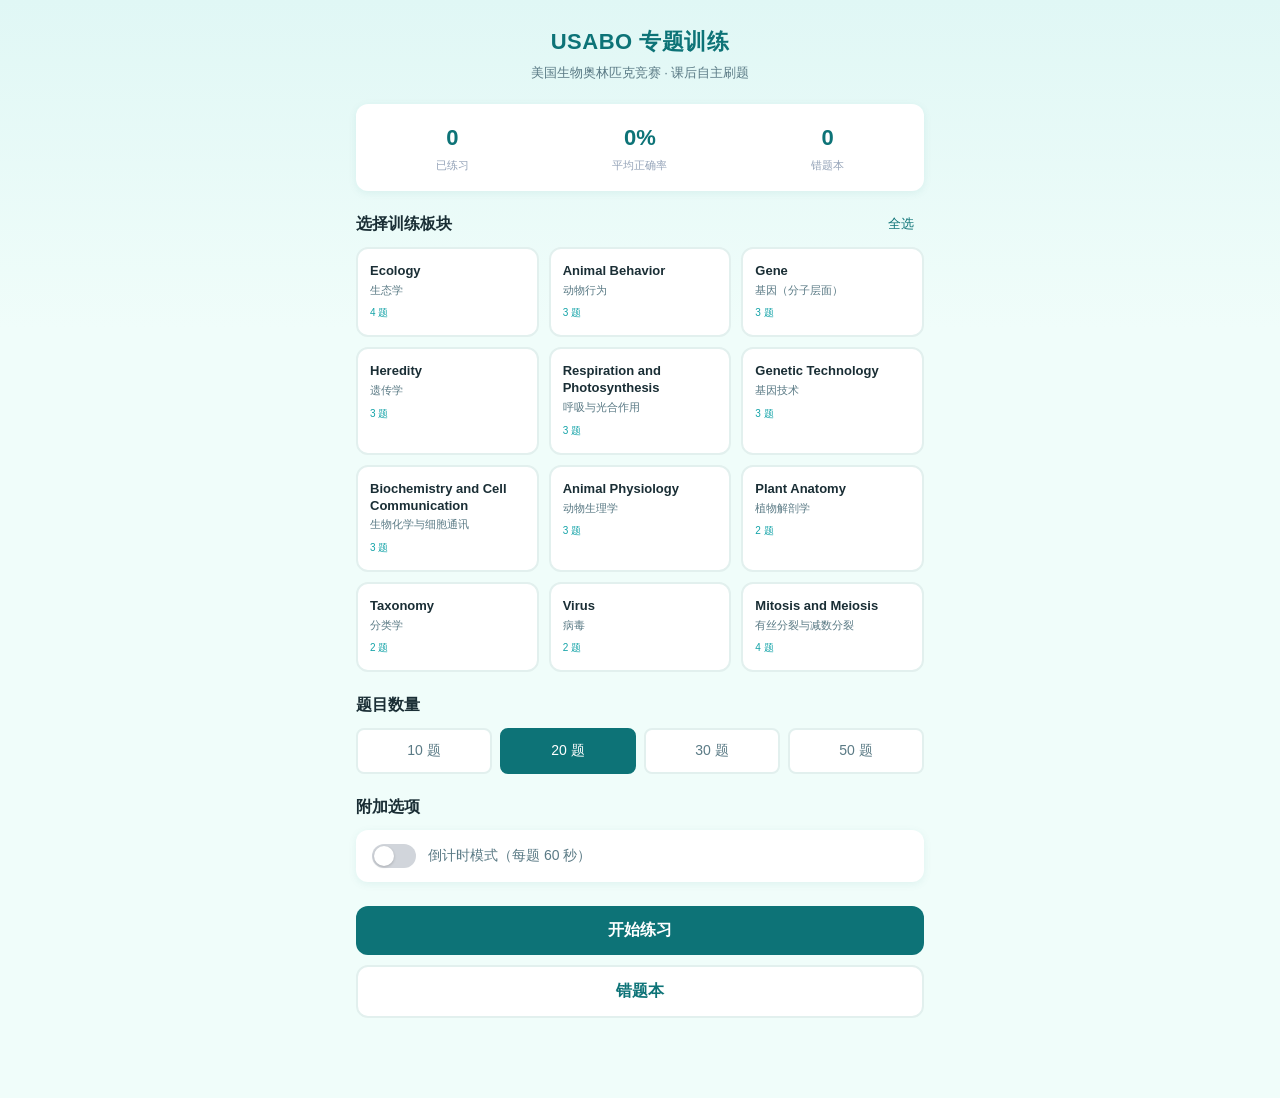
==== index.html @ 20aa6b3a "Initial commit: USABO PWA practice app" ====
<!DOCTYPE html>
<html lang="zh-CN">
<head>
  <meta charset="UTF-8">
  <meta name="viewport" content="width=device-width, initial-scale=1.0, maximum-scale=5.0, user-scalable=yes">
  <meta name="theme-color" content="#0d7377">
  <meta name="description" content="USABO 美国生物奥林匹克竞赛课后自主训练平台">
  <meta name="apple-mobile-web-app-capable" content="yes">
  <meta name="apple-mobile-web-app-status-bar-style" content="black-translucent">
  <meta name="apple-mobile-web-app-title" content="USABO">
  <link rel="manifest" href="manifest.json">
  <link rel="icon" type="image/svg+xml" href="icon.svg">
  <link rel="apple-touch-icon" href="icon.svg">
  <title>USABO 专题训练</title>
  <link rel="stylesheet" href="style.css">
</head>
<body>
  <div id="app">

    <!-- ════════════════ 首页 ════════════════ -->
    <section id="view-home" class="view active">
      <header class="app-header">
        <h1>USABO 专题训练</h1>
        <p class="subtitle">美国生物奥林匹克竞赛 · 课后自主刷题</p>
      </header>

      <div class="stats-bar">
        <div class="stat-item">
          <span class="stat-num" id="stat-total">0</span>
          <span class="stat-label">已练习</span>
        </div>
        <div class="stat-item">
          <span class="stat-num" id="stat-accuracy">0%</span>
          <span class="stat-label">平均正确率</span>
        </div>
        <div class="stat-item">
          <span class="stat-num" id="stat-wrong">0</span>
          <span class="stat-label">错题本</span>
        </div>
      </div>

      <div class="section-title">
        <h2>选择训练板块</h2>
        <button class="select-all-btn" id="btn-select-all">全选</button>
      </div>

      <div class="topic-grid" id="topic-grid"></div>

      <div class="section-title">
        <h2>题目数量</h2>
      </div>
      <div class="count-options" id="count-options">
        <button class="count-btn" data-count="10">10 题</button>
        <button class="count-btn active" data-count="20">20 题</button>
        <button class="count-btn" data-count="30">30 题</button>
        <button class="count-btn" data-count="50">50 题</button>
      </div>

      <div class="section-title">
        <h2>附加选项</h2>
      </div>
      <div class="extra-options">
        <label class="toggle-label">
          <input type="checkbox" id="toggle-timer">
          <span class="toggle-slider"></span>
          <span class="toggle-text">倒计时模式（每题 60 秒）</span>
        </label>
      </div>

      <div class="bottom-actions">
        <button class="btn-primary btn-large" id="btn-start">开始练习</button>
        <button class="btn-secondary btn-large" id="btn-wrong-book">错题本</button>
      </div>
    </section>

    <!-- ════════════════ 练习页 ════════════════ -->
    <section id="view-practice" class="view">
      <header class="practice-header">
        <button class="back-btn" id="practice-back">←</button>
        <div class="progress-info">
          <span id="progress-text">第 1/20 题</span>
          <span class="timer" id="timer-display" style="display:none;">60s</span>
        </div>
      </header>
      <div class="progress-bar-container">
        <div class="progress-bar-fill" id="progress-fill" style="width:5%"></div>
      </div>

      <div class="question-card" id="question-card">
        <div class="question-meta">
          <span class="topic-tag" id="q-topic-tag">Ecology</span>
          <span class="type-tag" id="q-type-tag">单选</span>
        </div>
        <div class="question-stem" id="q-stem"></div>
        <div class="options-list" id="q-options"></div>
        <div class="explanation-box" id="explanation-box" style="display:none;">
          <div class="explanation-header" id="exp-header">
            <span id="exp-icon"></span>
            <span id="exp-title"></span>
          </div>
          <div class="explanation-correct" id="exp-correct"></div>
          <div class="explanation-text" id="exp-text"></div>
          <div class="explanation-source" id="exp-source"></div>
        </div>
      </div>

      <div class="practice-actions">
        <button class="btn-primary btn-large" id="btn-confirm" disabled>确认答案</button>
        <button class="btn-primary btn-large hidden" id="btn-next">下一题</button>
      </div>
    </section>

    <!-- ════════════════ 结果页 ════════════════ -->
    <section id="view-result" class="view">
      <header class="app-header">
        <h1>练习结果</h1>
      </header>

      <div class="result-hero">
        <div class="result-ring-container">
          <svg class="result-ring" viewBox="0 0 200 200">
            <circle class="ring-bg" cx="100" cy="100" r="85" fill="none" stroke-width="14"/>
            <circle class="ring-fill" id="ring-fill" cx="100" cy="100" r="85" fill="none" stroke-width="14"
                    stroke-dasharray="534" stroke-dashoffset="534"
                    transform="rotate(-90 100 100)"/>
          </svg>
          <div class="result-center">
            <span class="result-percent" id="result-percent">0%</span>
            <span class="result-score" id="result-score">0/0</span>
          </div>
        </div>
        <p class="result-comment" id="result-comment"></p>
      </div>

      <div class="result-summary">
        <div class="summary-item">
          <span class="summary-icon correct-icon">✓</span>
          <span id="summary-correct">0 题正确</span>
        </div>
        <div class="summary-item">
          <span class="summary-icon wrong-icon">✗</span>
          <span id="summary-wrong">0 题错误</span>
        </div>
        <div class="summary-item" id="summary-time-wrap" style="display:none;">
          <span class="summary-icon time-icon">⏱</span>
          <span id="summary-time"></span>
        </div>
      </div>

      <div class="section-title">
        <h2>题目回顾</h2>
      </div>
      <div class="review-list" id="review-list"></div>

      <div class="bottom-actions">
        <button class="btn-primary btn-large" id="btn-retry-wrong">错题重练</button>
        <button class="btn-secondary btn-large" id="btn-back-home">返回首页</button>
      </div>
    </section>

    <!-- ════════════════ 错题本 ════════════════ -->
    <section id="view-wrong" class="view">
      <header class="app-header">
        <h1>错题本</h1>
        <button class="back-btn header-back" id="wrong-back">←</button>
      </header>

      <div class="wrong-filter-bar" id="wrong-filter-bar">
        <button class="filter-chip active" data-filter="all">全部</button>
      </div>

      <div class="wrong-list" id="wrong-list"></div>

      <div class="empty-state hidden" id="wrong-empty">
        <div class="empty-icon">🎉</div>
        <p>错题本为空，继续加油！</p>
      </div>

      <div class="bottom-actions" id="wrong-actions" style="display:none;">
        <button class="btn-primary btn-large" id="btn-practice-wrong">全部错题重练</button>
      </div>
    </section>

  </div>

  <!-- 安装提示 -->
  <div class="install-banner hidden" id="install-banner">
    <div class="install-content">
      <span>📱 添加到主屏幕，随时离线刷题</span>
    </div>
    <button class="btn-primary btn-small" id="btn-install">安装</button>
    <button class="btn-text" id="btn-dismiss">✕</button>
  </div>

  <script src="app.js"></script>
</body>
</html>
---- style.css ----
/* ════════════════════════════════════════════════════════
   USABO PWA — Stylesheet
   主色：学术蓝绿色调
   ════════════════════════════════════════════════════════ */

/* ── 设计变量 ── */
:root {
  --c-primary: #0d7377;
  --c-primary-light: #14a3a8;
  --c-primary-dark: #075055;
  --c-accent: #2dd4bf;
  --c-accent-soft: #5eead4;
  --c-bg: #f0fdfa;
  --c-bg-card: #ffffff;
  --c-bg-elevated: #ffffff;
  --c-text: #1a2e35;
  --c-text-secondary: #5a7a85;
  --c-text-light: #94a3b8;
  --c-border: #e2f0ee;
  --c-correct: #16a34a;
  --c-correct-bg: #f0fdf4;
  --c-wrong: #dc2626;
  --c-wrong-bg: #fef2f2;
  --c-missed: #f59e0b;
  --c-missed-bg: #fffbeb;
  --c-shadow: 0 2px 8px rgba(13, 115, 119, 0.08);
  --c-shadow-lg: 0 4px 20px rgba(13, 115, 119, 0.12);
  --radius: 12px;
  --radius-sm: 8px;
  --radius-lg: 20px;
  --max-width: 480px;
  --safe-bottom: env(safe-area-inset-bottom, 0px);
}

/* ── Reset ── */
*, *::before, *::after {
  box-sizing: border-box;
  margin: 0;
  padding: 0;
}

html {
  -webkit-text-size-adjust: 100%;
  -webkit-tap-highlight-color: transparent;
}

body {
  font-family: -apple-system, BlinkMacSystemFont, "Segoe UI", "PingFang SC",
               "Hiragino Sans GB", "Microsoft YaHei", sans-serif;
  background: var(--c-bg);
  color: var(--c-text);
  line-height: 1.6;
  font-size: 15px;
  -webkit-font-smoothing: antialiased;
  overflow-x: hidden;
}

#app {
  max-width: var(--max-width);
  margin: 0 auto;
  min-height: 100vh;
  position: relative;
}

/* ── 视图切换 ── */
.view {
  display: none;
  min-height: 100vh;
  padding: 0 16px calc(80px + var(--safe-bottom));
  animation: fadeIn 0.25s ease;
}

.view.active {
  display: block;
}

@keyframes fadeIn {
  from { opacity: 0; transform: translateY(8px); }
  to { opacity: 1; transform: translateY(0); }
}

/* ── 顶部标题 ── */
.app-header {
  text-align: center;
  padding: 24px 16px 12px;
  position: relative;
}

.app-header h1 {
  font-size: 22px;
  font-weight: 700;
  color: var(--c-primary);
  letter-spacing: 0.5px;
}

.app-header .subtitle {
  font-size: 13px;
  color: var(--c-text-secondary);
  margin-top: 4px;
}

/* ── 统计栏 ── */
.stats-bar {
  display: flex;
  justify-content: space-around;
  background: var(--c-bg-card);
  border-radius: var(--radius);
  padding: 16px 8px;
  margin: 8px 0 20px;
  box-shadow: var(--c-shadow);
}

.stat-item {
  display: flex;
  flex-direction: column;
  align-items: center;
  gap: 2px;
}

.stat-num {
  font-size: 22px;
  font-weight: 700;
  color: var(--c-primary);
}

.stat-label {
  font-size: 11px;
  color: var(--c-text-light);
}

/* ── 区块标题 ── */
.section-title {
  display: flex;
  align-items: center;
  justify-content: space-between;
  margin: 20px 0 10px;
}

.section-title h2 {
  font-size: 16px;
  font-weight: 600;
  color: var(--c-text);
}

.select-all-btn {
  font-size: 13px;
  color: var(--c-primary);
  background: none;
  border: none;
  cursor: pointer;
  padding: 4px 10px;
  border-radius: var(--radius-sm);
  transition: background 0.15s;
}

.select-all-btn:active {
  background: var(--c-bg);
}

/* ── 板块卡片网格 ── */
.topic-grid {
  display: grid;
  grid-template-columns: repeat(2, 1fr);
  gap: 10px;
}

.topic-card {
  background: var(--c-bg-card);
  border: 2px solid var(--c-border);
  border-radius: var(--radius);
  padding: 14px 12px;
  cursor: pointer;
  transition: all 0.18s ease;
  position: relative;
  overflow: hidden;
}

.topic-card:active {
  transform: scale(0.97);
}

.topic-card.selected {
  border-color: var(--c-primary);
  background: linear-gradient(135deg, #f0fdfa 0%, #e0f7f5 100%);
  box-shadow: 0 2px 12px rgba(13, 115, 119, 0.15);
}

.topic-card.selected::after {
  content: '✓';
  position: absolute;
  top: 6px;
  right: 8px;
  width: 20px;
  height: 20px;
  background: var(--c-primary);
  color: #fff;
  border-radius: 50%;
  font-size: 12px;
  display: flex;
  align-items: center;
  justify-content: center;
  font-weight: bold;
}

.topic-en {
  font-size: 13px;
  font-weight: 600;
  color: var(--c-text);
  line-height: 1.3;
  margin-bottom: 2px;
}

.topic-zh {
  font-size: 11px;
  color: var(--c-text-secondary);
}

.topic-count {
  font-size: 10px;
  color: var(--c-primary-light);
  margin-top: 6px;
  font-weight: 500;
}

/* ── 题量选择 ── */
.count-options {
  display: flex;
  gap: 8px;
}

.count-btn {
  flex: 1;
  padding: 12px 4px;
  border: 2px solid var(--c-border);
  border-radius: var(--radius-sm);
  background: var(--c-bg-card);
  font-size: 14px;
  font-weight: 500;
  color: var(--c-text-secondary);
  cursor: pointer;
  transition: all 0.15s;
}

.count-btn:active {
  transform: scale(0.96);
}

.count-btn.active {
  border-color: var(--c-primary);
  background: var(--c-primary);
  color: #fff;
}

/* ── 开关 ── */
.extra-options {
  background: var(--c-bg-card);
  border-radius: var(--radius);
  padding: 14px 16px;
  box-shadow: var(--c-shadow);
}

.toggle-label {
  display: flex;
  align-items: center;
  gap: 12px;
  cursor: pointer;
}

.toggle-label input[type="checkbox"] {
  display: none;
}

.toggle-slider {
  width: 44px;
  height: 24px;
  background: #d1d5db;
  border-radius: 12px;
  position: relative;
  transition: background 0.2s;
  flex-shrink: 0;
}

.toggle-slider::after {
  content: '';
  position: absolute;
  width: 20px;
  height: 20px;
  border-radius: 50%;
  background: #fff;
  top: 2px;
  left: 2px;
  transition: transform 0.2s;
  box-shadow: 0 1px 3px rgba(0,0,0,0.2);
}

.toggle-label input:checked ~ .toggle-slider {
  background: var(--c-primary);
}

.toggle-label input:checked ~ .toggle-slider::after {
  transform: translateX(20px);
}

.toggle-text {
  font-size: 14px;
  color: var(--c-text-secondary);
}

/* ── 底部按钮组 ── */
.bottom-actions {
  display: flex;
  flex-direction: column;
  gap: 10px;
  margin-top: 24px;
}

.btn-primary, .btn-secondary {
  border: none;
  border-radius: var(--radius);
  font-size: 16px;
  font-weight: 600;
  cursor: pointer;
  transition: all 0.15s;
  font-family: inherit;
}

.btn-primary {
  background: var(--c-primary);
  color: #fff;
}

.btn-primary:active {
  background: var(--c-primary-dark);
  transform: scale(0.98);
}

.btn-primary:disabled {
  background: #b0c4c5;
  cursor: not-allowed;
}

.btn-secondary {
  background: var(--c-bg-card);
  color: var(--c-primary);
  border: 2px solid var(--c-border);
}

.btn-secondary:active {
  background: var(--c-bg);
  transform: scale(0.98);
}

.btn-large {
  padding: 14px 20px;
  width: 100%;
}

.btn-small {
  padding: 8px 16px;
  font-size: 14px;
}

.btn-text {
  background: none;
  border: none;
  font-size: 18px;
  color: var(--c-text-light);
  cursor: pointer;
  padding: 4px 8px;
}

.hidden {
  display: none !important;
}

/* ════════════════════════════════════════
   练习页
   ════════════════════════════════════════ */

.practice-header {
  display: flex;
  align-items: center;
  padding: 16px 0 8px;
  gap: 12px;
}

.back-btn {
  width: 36px;
  height: 36px;
  border: none;
  background: var(--c-bg-card);
  border-radius: 50%;
  font-size: 18px;
  color: var(--c-primary);
  cursor: pointer;
  display: flex;
  align-items: center;
  justify-content: center;
  box-shadow: var(--c-shadow);
  flex-shrink: 0;
}

.header-back {
  position: absolute;
  left: 16px;
  top: 20px;
}

.progress-info {
  flex: 1;
  display: flex;
  align-items: center;
  justify-content: space-between;
  font-size: 14px;
  font-weight: 600;
  color: var(--c-text);
}

.timer {
  color: var(--c-wrong);
  font-variant-numeric: tabular-nums;
}

.progress-bar-container {
  width: 100%;
  height: 6px;
  background: var(--c-border);
  border-radius: 3px;
  overflow: hidden;
  margin-bottom: 16px;
}

.progress-bar-fill {
  height: 100%;
  background: linear-gradient(90deg, var(--c-primary), var(--c-accent));
  border-radius: 3px;
  transition: width 0.3s ease;
}

.question-card {
  background: var(--c-bg-card);
  border-radius: var(--radius-lg);
  padding: 20px 18px;
  box-shadow: var(--c-shadow);
}

.question-meta {
  display: flex;
  gap: 8px;
  margin-bottom: 12px;
}

.topic-tag {
  background: rgba(13, 115, 119, 0.1);
  color: var(--c-primary);
  font-size: 12px;
  font-weight: 600;
  padding: 3px 10px;
  border-radius: 20px;
}

.type-tag {
  background: rgba(245, 158, 11, 0.1);
  color: var(--c-missed);
  font-size: 12px;
  font-weight: 600;
  padding: 3px 10px;
  border-radius: 20px;
}

.type-tag.single {
  background: rgba(13, 115, 119, 0.08);
  color: var(--c-primary);
}

.question-stem {
  font-size: 16px;
  line-height: 1.7;
  color: var(--c-text);
  margin-bottom: 16px;
  word-wrap: break-word;
}

.options-list {
  display: flex;
  flex-direction: column;
  gap: 10px;
}

.option-item {
  display: flex;
  align-items: flex-start;
  gap: 10px;
  padding: 12px 14px;
  border: 2px solid var(--c-border);
  border-radius: var(--radius);
  cursor: pointer;
  transition: all 0.15s;
  background: var(--c-bg-card);
}

.option-item:active {
  transform: scale(0.99);
}

.option-item.selected {
  border-color: var(--c-primary);
  background: rgba(13, 115, 119, 0.05);
}

.option-item.correct {
  border-color: var(--c-correct);
  background: var(--c-correct-bg);
}

.option-item.wrong {
  border-color: var(--c-wrong);
  background: var(--c-wrong-bg);
}

.option-item.missed {
  border-color: var(--c-missed);
  background: var(--c-missed-bg);
}

.option-item.locked {
  cursor: default;
}

.option-key {
  width: 28px;
  height: 28px;
  border-radius: 50%;
  background: var(--c-bg);
  display: flex;
  align-items: center;
  justify-content: center;
  font-size: 13px;
  font-weight: 700;
  color: var(--c-text-secondary);
  flex-shrink: 0;
  transition: all 0.15s;
}

.option-item.selected .option-key {
  background: var(--c-primary);
  color: #fff;
}

.option-item.correct .option-key {
  background: var(--c-correct);
  color: #fff;
}

.option-item.wrong .option-key {
  background: var(--c-wrong);
  color: #fff;
}

.option-item.missed .option-key {
  background: var(--c-missed);
  color: #fff;
}

.option-text {
  font-size: 14px;
  line-height: 1.6;
  color: var(--c-text);
  flex: 1;
  padding-top: 3px;
}

.option-icon {
  font-size: 18px;
  font-weight: 700;
  flex-shrink: 0;
  padding-top: 2px;
}

.option-item.correct .option-icon { color: var(--c-correct); }
.option-item.wrong .option-icon { color: var(--c-wrong); }
.option-item.missed .option-icon { color: var(--c-missed); }

/* ── 解析区域 ── */
.explanation-box {
  margin-top: 16px;
  padding: 16px;
  border-radius: var(--radius);
  border-left: 4px solid var(--c-primary);
  background: var(--c-bg);
  animation: slideDown 0.3s ease;
}

@keyframes slideDown {
  from { opacity: 0; max-height: 0; }
  to { opacity: 1; max-height: 500px; }
}

.explanation-header {
  display: flex;
  align-items: center;
  gap: 8px;
  margin-bottom: 10px;
  font-size: 15px;
  font-weight: 700;
}

.explanation-header.correct-header {
  color: var(--c-correct);
}

.explanation-header.wrong-header {
  color: var(--c-wrong);
}

.explanation-correct {
  font-size: 13px;
  color: var(--c-correct);
  font-weight: 600;
  margin-bottom: 8px;
}

.explanation-text {
  font-size: 14px;
  line-height: 1.7;
  color: var(--c-text);
}

.explanation-source {
  font-size: 12px;
  color: var(--c-text-light);
  margin-top: 8px;
  font-style: italic;
}

.practice-actions {
  margin-top: 20px;
  display: flex;
  flex-direction: column;
  gap: 10px;
}

/* ════════════════════════════════════════
   结果页
   ════════════════════════════════════════ */

.result-hero {
  text-align: center;
  padding: 20px 0;
}

.result-ring-container {
  position: relative;
  width: 180px;
  height: 180px;
  margin: 0 auto 16px;
}

.result-ring {
  width: 100%;
  height: 100%;
}

.ring-bg {
  stroke: var(--c-border);
}

.ring-fill {
  stroke: var(--c-primary);
  stroke-linecap: round;
  transition: stroke-dashoffset 1s ease;
}

.result-center {
  position: absolute;
  top: 50%;
  left: 50%;
  transform: translate(-50%, -50%);
  display: flex;
  flex-direction: column;
  align-items: center;
}

.result-percent {
  font-size: 36px;
  font-weight: 700;
  color: var(--c-primary);
}

.result-score {
  font-size: 14px;
  color: var(--c-text-secondary);
}

.result-comment {
  font-size: 16px;
  color: var(--c-text);
  font-weight: 500;
}

.result-summary {
  display: flex;
  justify-content: center;
  gap: 24px;
  margin: 16px 0;
  flex-wrap: wrap;
}

.summary-item {
  display: flex;
  align-items: center;
  gap: 6px;
  font-size: 14px;
  color: var(--c-text-secondary);
}

.summary-icon {
  width: 24px;
  height: 24px;
  border-radius: 50%;
  display: flex;
  align-items: center;
  justify-content: center;
  font-size: 13px;
  font-weight: 700;
}

.correct-icon { background: var(--c-correct-bg); color: var(--c-correct); }
.wrong-icon { background: var(--c-wrong-bg); color: var(--c-wrong); }
.time-icon { background: var(--c-bg); color: var(--c-primary); }

/* ── 回顾列表 ── */
.review-list {
  display: flex;
  flex-direction: column;
  gap: 10px;
}

.review-item {
  background: var(--c-bg-card);
  border-radius: var(--radius);
  padding: 14px 16px;
  box-shadow: var(--c-shadow);
  border-left: 4px solid var(--c-border);
}

.review-item.correct-item {
  border-left-color: var(--c-correct);
}

.review-item.wrong-item {
  border-left-color: var(--c-wrong);
}

.review-header {
  display: flex;
  align-items: center;
  gap: 8px;
  margin-bottom: 8px;
}

.review-status {
  font-size: 16px;
  font-weight: 700;
}

.review-status.correct { color: var(--c-correct); }
.review-status.wrong { color: var(--c-wrong); }

.review-topic {
  font-size: 12px;
  color: var(--c-text-light);
}

.review-stem {
  font-size: 14px;
  line-height: 1.5;
  color: var(--c-text);
  margin-bottom: 6px;
  display: -webkit-box;
  -webkit-line-clamp: 2;
  -webkit-box-orient: vertical;
  overflow: hidden;
}

.review-answers {
  font-size: 12px;
  color: var(--c-text-secondary);
  display: flex;
  gap: 16px;
  flex-wrap: wrap;
}

.review-answers .your-answer.wrong { color: var(--c-wrong); }
.review-answers .right-answer { color: var(--c-correct); font-weight: 600; }

.review-explain {
  margin-top: 8px;
  font-size: 13px;
  line-height: 1.6;
  color: var(--c-text-secondary);
  display: none;
  border-top: 1px solid var(--c-border);
  padding-top: 8px;
}

.review-item.expanded .review-explain {
  display: block;
}

.review-toggle {
  font-size: 12px;
  color: var(--c-primary);
  background: none;
  border: none;
  cursor: pointer;
  margin-top: 6px;
  padding: 2px 0;
}

/* ════════════════════════════════════════
   错题本
   ════════════════════════════════════════ */

.wrong-filter-bar {
  display: flex;
  gap: 8px;
  overflow-x: auto;
  padding: 8px 0 16px;
  -webkit-overflow-scrolling: touch;
  scrollbar-width: none;
}

.wrong-filter-bar::-webkit-scrollbar { display: none; }

.filter-chip {
  padding: 6px 14px;
  border: 2px solid var(--c-border);
  border-radius: 20px;
  background: var(--c-bg-card);
  font-size: 13px;
  color: var(--c-text-secondary);
  cursor: pointer;
  white-space: nowrap;
  transition: all 0.15s;
  flex-shrink: 0;
}

.filter-chip.active {
  border-color: var(--c-primary);
  background: var(--c-primary);
  color: #fff;
}

.wrong-list {
  display: flex;
  flex-direction: column;
  gap: 10px;
}

.wrong-card {
  background: var(--c-bg-card);
  border-radius: var(--radius);
  padding: 14px 16px;
  box-shadow: var(--c-shadow);
  border-left: 4px solid var(--c-wrong);
}

.wrong-card-header {
  display: flex;
  align-items: center;
  justify-content: space-between;
  margin-bottom: 8px;
}

.wrong-card-tags {
  display: flex;
  gap: 6px;
}

.wrong-card-meta {
  font-size: 11px;
  color: var(--c-text-light);
}

.wrong-stem {
  font-size: 14px;
  line-height: 1.5;
  color: var(--c-text);
  margin-bottom: 6px;
  display: -webkit-box;
  -webkit-line-clamp: 2;
  -webkit-box-orient: vertical;
  overflow: hidden;
  cursor: pointer;
}

.wrong-answers {
  font-size: 12px;
  color: var(--c-text-secondary);
  display: flex;
  gap: 16px;
  flex-wrap: wrap;
  margin-bottom: 4px;
}

.wrong-answers .right-answer { color: var(--c-correct); font-weight: 600; }
.wrong-answers .your-answer { color: var(--c-wrong); }

.wrong-explain {
  margin-top: 8px;
  font-size: 13px;
  line-height: 1.6;
  color: var(--c-text-secondary);
  display: none;
  border-top: 1px solid var(--c-border);
  padding-top: 8px;
}

.wrong-card.expanded .wrong-explain {
  display: block;
}

.wrong-card.expanded .wrong-stem {
  -webkit-line-clamp: unset;
  overflow: visible;
}

.wrong-card-actions {
  display: flex;
  gap: 8px;
  margin-top: 10px;
}

.btn-mini {
  padding: 6px 14px;
  border: none;
  border-radius: var(--radius-sm);
  font-size: 12px;
  font-weight: 500;
  cursor: pointer;
  font-family: inherit;
  transition: all 0.15s;
}

.btn-mini.primary {
  background: rgba(13, 115, 119, 0.1);
  color: var(--c-primary);
}

.btn-mini.danger {
  background: var(--c-wrong-bg);
  color: var(--c-wrong);
}

.btn-mini:active { transform: scale(0.96); }

/* ── 空状态 ── */
.empty-state {
  text-align: center;
  padding: 60px 20px;
  color: var(--c-text-light);
}

.empty-icon {
  font-size: 48px;
  margin-bottom: 12px;
}

/* ════════════════════════════════════════
   安装横幅
   ════════════════════════════════════════ */

.install-banner {
  position: fixed;
  bottom: 0;
  left: 0;
  right: 0;
  max-width: var(--max-width);
  margin: 0 auto;
  background: var(--c-primary-dark);
  color: #fff;
  display: flex;
  align-items: center;
  gap: 12px;
  padding: 12px 16px calc(12px + var(--safe-bottom));
  z-index: 999;
  box-shadow: 0 -4px 20px rgba(0,0,0,0.15);
  animation: slideUp 0.3s ease;
}

@keyframes slideUp {
  from { transform: translateY(100%); }
  to { transform: translateY(0); }
}

.install-content {
  flex: 1;
  font-size: 13px;
}

/* ── 响应式：桌面适配 ── */
@media (min-width: 768px) {
  :root {
    --max-width: 600px;
  }

  body {
    background: linear-gradient(180deg, #e0f7f5 0%, var(--c-bg) 30%);
  }

  .topic-grid {
    grid-template-columns: repeat(3, 1fr);
  }

  .btn-primary:hover:not(:disabled),
  .btn-secondary:hover {
    transform: translateY(-1px);
    box-shadow: var(--c-shadow-lg);
  }

  .topic-card:hover {
    border-color: var(--c-primary-light);
  }

  .option-item:hover:not(.locked) {
    border-color: var(--c-primary-light);
  }
}

/* ── 小屏适配 ── */
@media (max-width: 360px) {
  .topic-grid {
    grid-template-columns: 1fr;
  }

  .count-options {
    flex-wrap: wrap;
  }

  .count-btn {
    flex: 1 1 40%;
  }
}

/* ── 无障碍 ── */
@media (prefers-reduced-motion: reduce) {
  *, *::before, *::after {
    animation-duration: 0.01ms !important;
    transition-duration: 0.01ms !important;
  }
}

/* ── 选中文本样式 ── */
::selection {
  background: var(--c-accent);
  color: var(--c-primary-dark);
}
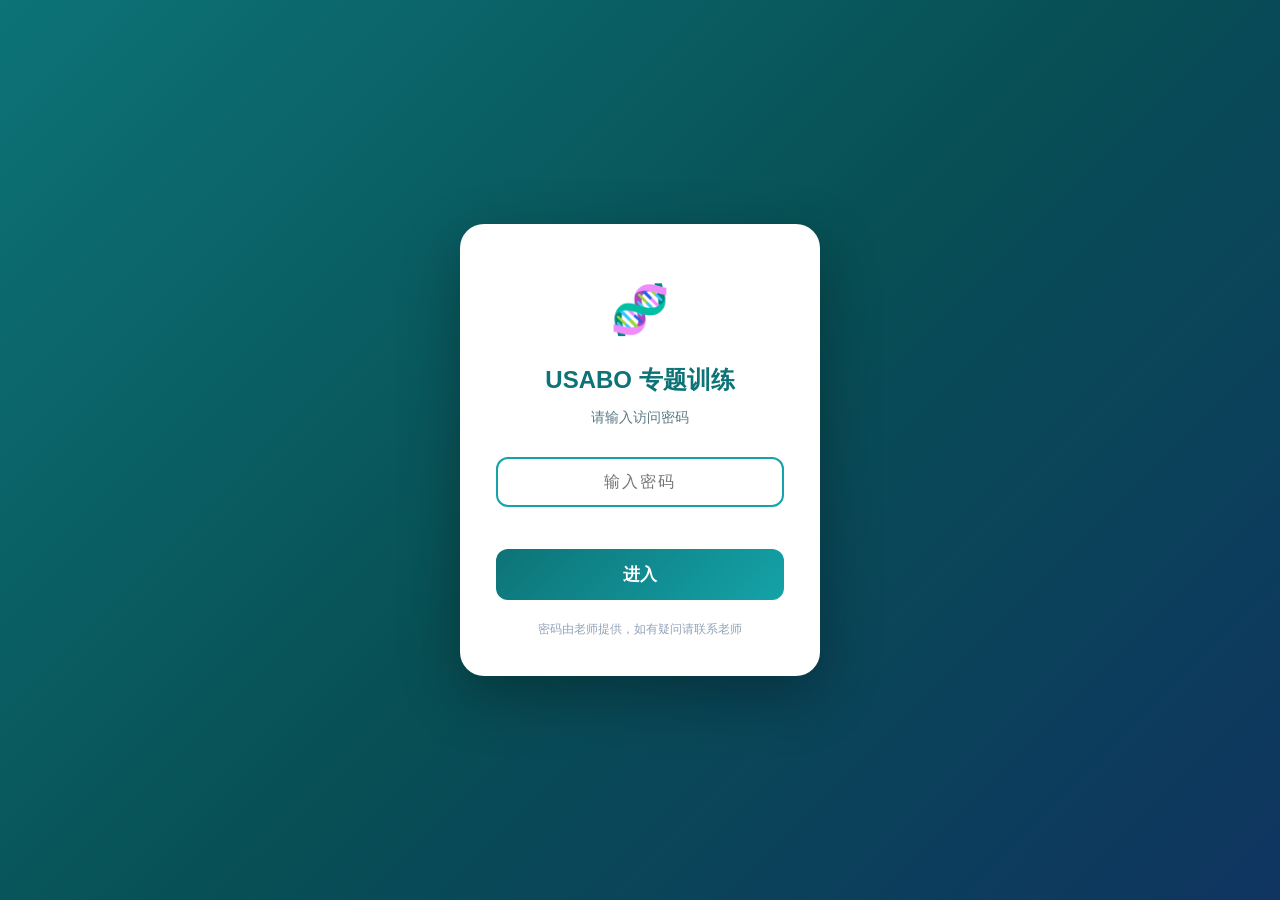
==== commit 04cbec45: "Add password protection & encrypted question bank - auth.js: login page + decrypt + anti-copy - ques" ====
--- a/index.html
+++ b/index.html
@@ -15,7 +15,21 @@
   <link rel="stylesheet" href="style.css">
 </head>
 <body>
-  <div id="app">
+
+  <!-- ════════════════ 登录界面 ════════════════ -->
+  <div id="login-screen" class="login-screen">
+    <div class="login-card">
+      <div class="login-icon">🧬</div>
+      <h1 class="login-title">USABO 专题训练</h1>
+      <p class="login-subtitle">请输入访问密码</p>
+      <input type="password" id="login-password" class="login-input" placeholder="输入密码" autocomplete="off" spellcheck="false">
+      <p class="login-error" id="login-error"></p>
+      <button class="login-btn" id="login-btn">进入</button>
+      <p class="login-hint">密码由老师提供，如有疑问请联系老师</p>
+    </div>
+  </div>
+
+  <div id="app" style="display:none;">
 
     <!-- ════════════════ 首页 ════════════════ -->
     <section id="view-home" class="view active">
@@ -92,6 +106,9 @@
           <span class="type-tag" id="q-type-tag">单选</span>
         </div>
         <div class="question-stem" id="q-stem"></div>
+        <div class="question-image-wrap hidden" id="q-image-wrap">
+          <img class="question-image" id="q-image" src="" alt="">
+        </div>
         <div class="options-list" id="q-options"></div>
         <div class="explanation-box" id="explanation-box" style="display:none;">
           <div class="explanation-header" id="exp-header">
@@ -192,6 +209,8 @@
     <button class="btn-text" id="btn-dismiss">✕</button>
   </div>
 
+  <script src="questions.enc.js"></script>
+  <script src="auth.js"></script>
   <script src="app.js"></script>
 </body>
 </html>
--- a/style.css
+++ b/style.css
@@ -477,8 +477,44 @@
   font-size: 16px;
   line-height: 1.7;
   color: var(--c-text);
-  margin-bottom: 16px;
+  margin-bottom: 12px;
   word-wrap: break-word;
+}
+
+/* ── 题目配图 ─────────────────────────────────── */
+.question-image-wrap {
+  margin-bottom: 14px;
+  border-radius: 10px;
+  overflow: hidden;
+  background: #f0f8f7;
+  border: 1px solid #cde8e4;
+}
+.question-image {
+  display: block;
+  width: 100%;
+  height: auto;
+  max-width: 100%;
+  object-fit: contain;
+}
+
+/* 结果页图片 */
+.review-img {
+  display: block;
+  max-width: 100%;
+  max-height: 260px;
+  margin: 10px 0;
+  border-radius: 8px;
+  border: 1px solid #ddd;
+}
+
+/* 错题本图片 */
+.wrong-img {
+  display: block;
+  max-width: 100%;
+  max-height: 220px;
+  margin: 8px 0;
+  border-radius: 8px;
+  border: 1px solid #ddd;
 }
 
 .options-list {
@@ -1056,3 +1092,114 @@
   background: var(--c-accent);
   color: var(--c-primary-dark);
 }
+
+/* ════════════════════════════════════════════════════════
+   登录界面
+   ════════════════════════════════════════════════════════ */
+
+.login-screen {
+  display: none;
+  position: fixed;
+  inset: 0;
+  z-index: 9999;
+  background: linear-gradient(135deg, #0d7377 0%, #075055 50%, #0f3460 100%);
+  align-items: center;
+  justify-content: center;
+  padding: 24px;
+}
+
+.login-screen.active {
+  display: flex;
+}
+
+.login-card {
+  background: #fff;
+  border-radius: 24px;
+  padding: 48px 36px 36px;
+  max-width: 360px;
+  width: 100%;
+  text-align: center;
+  box-shadow: 0 20px 60px rgba(0, 0, 0, 0.3);
+  animation: loginFadeIn 0.5s ease;
+}
+
+@keyframes loginFadeIn {
+  from { opacity: 0; transform: translateY(20px); }
+  to { opacity: 1; transform: translateY(0); }
+}
+
+.login-icon {
+  font-size: 3rem;
+  margin-bottom: 12px;
+}
+
+.login-title {
+  font-size: 1.5rem;
+  font-weight: 700;
+  color: #0d7377;
+  margin-bottom: 6px;
+}
+
+.login-subtitle {
+  font-size: 0.9rem;
+  color: #5a7a85;
+  margin-bottom: 28px;
+}
+
+.login-input {
+  width: 100%;
+  padding: 14px 18px;
+  border: 2px solid #e2f0ee;
+  border-radius: 12px;
+  font-size: 1rem;
+  text-align: center;
+  letter-spacing: 2px;
+  transition: border-color 0.2s;
+  outline: none;
+  box-sizing: border-box;
+}
+
+.login-input:focus {
+  border-color: #14a3a8;
+}
+
+.login-error {
+  color: #dc2626;
+  font-size: 0.82rem;
+  min-height: 20px;
+  margin: 10px 0 4px;
+}
+
+.login-btn {
+  width: 100%;
+  padding: 14px;
+  background: linear-gradient(135deg, #0d7377, #14a3a8);
+  color: #fff;
+  border: none;
+  border-radius: 12px;
+  font-size: 1.05rem;
+  font-weight: 600;
+  cursor: pointer;
+  transition: transform 0.15s, box-shadow 0.2s;
+  margin-top: 8px;
+}
+
+.login-btn:hover:not(:disabled) {
+  transform: translateY(-1px);
+  box-shadow: 0 6px 20px rgba(13, 115, 119, 0.35);
+}
+
+.login-btn:active:not(:disabled) {
+  transform: translateY(0);
+}
+
+.login-btn:disabled {
+  opacity: 0.6;
+  cursor: not-allowed;
+}
+
+.login-hint {
+  font-size: 0.78rem;
+  color: #94a3b8;
+  margin-top: 20px;
+}
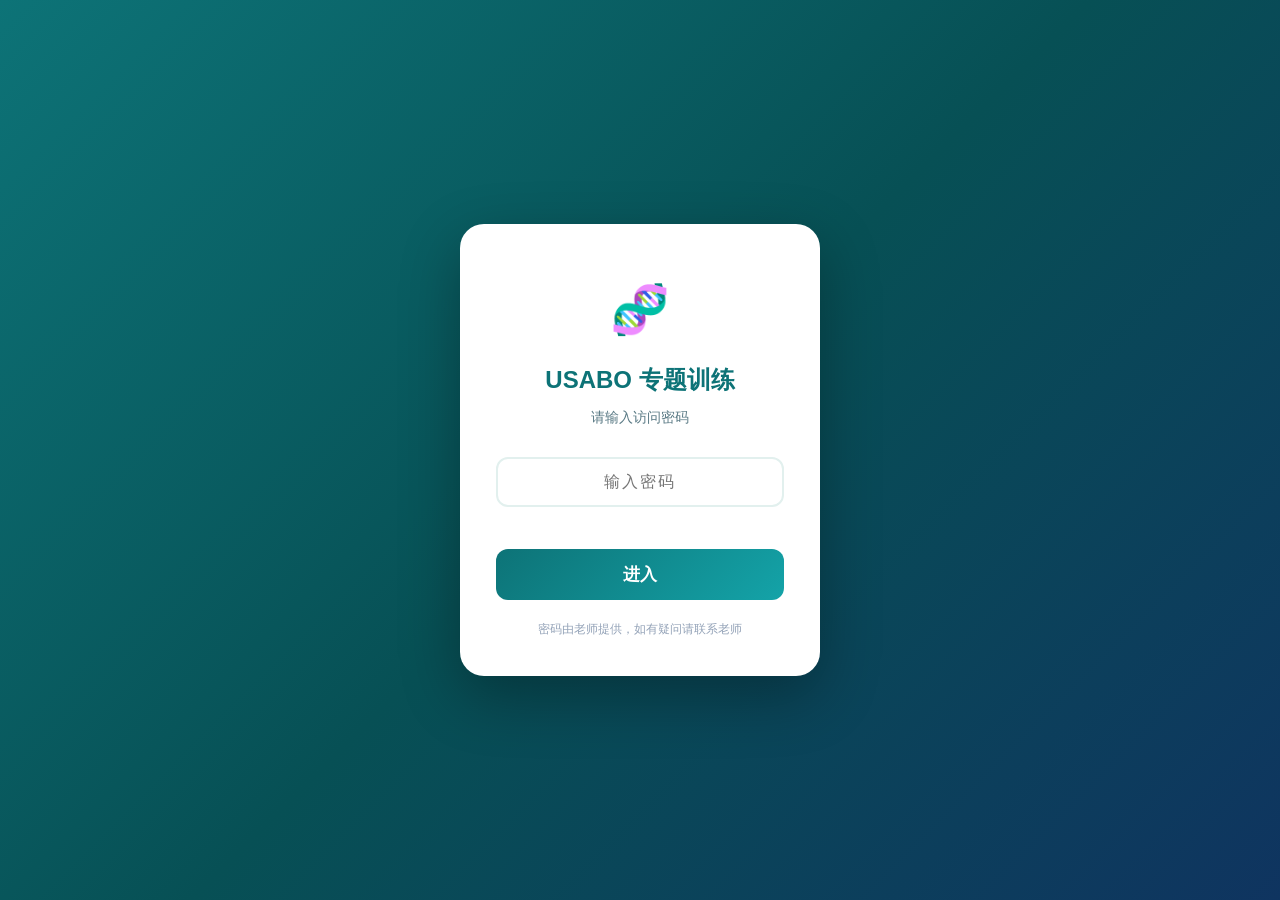
==== commit e81a575d: "Security hardening: CSP headers, XSS fixes, session expiry, rate limiting, frame-busting - Add Conte" ====
--- a/index.html
+++ b/index.html
@@ -8,6 +8,21 @@
   <meta name="apple-mobile-web-app-capable" content="yes">
   <meta name="apple-mobile-web-app-status-bar-style" content="black-translucent">
   <meta name="apple-mobile-web-app-title" content="USABO">
+
+  <!-- ════════ Security Headers (via meta — GitHub Pages has no server-side headers) ════════ -->
+  <!-- Content Security Policy: restrict all resource loading to same-origin -->
+  <meta http-equiv="Content-Security-Policy" content="default-src 'self'; script-src 'self'; style-src 'self' 'unsafe-inline'; img-src 'self' data: https:; connect-src 'self'; manifest-src 'self'; worker-src 'self'; base-uri 'self'; form-action 'self'; object-src 'none';">
+  <!-- Referrer Policy: strip referrer on cross-origin navigations -->
+  <meta name="referrer" content="strict-origin-when-cross-origin">
+  <!-- Prevent MIME-type sniffing -->
+  <meta http-equiv="X-Content-Type-Options" content="nosniff">
+  <!-- X-DNS-Prefetch-Control: disable prefetch to reduce info leakage -->
+  <meta http-equiv="X-DNS-Prefetch-Control" content="off">
+  <!-- Permissions Policy: lock down browser APIs not needed by this app -->
+  <meta http-equiv="Permissions-Policy" content="camera=(), microphone=(), geolocation=(), payment=(), usb=(), magnetometer=(), gyroscope=(), accelerometer=(), interest-cohort=()">
+  <!-- Disable IE legacy compatibility mode -->
+  <meta http-equiv="X-UA-Compatible" content="IE=edge">
+
   <link rel="manifest" href="manifest.json">
   <link rel="icon" type="image/svg+xml" href="icon.svg">
   <link rel="apple-touch-icon" href="icon.svg">
@@ -34,8 +49,13 @@
     <!-- ════════════════ 首页 ════════════════ -->
     <section id="view-home" class="view active">
       <header class="app-header">
-        <h1>USABO 专题训练</h1>
-        <p class="subtitle">美国生物奥林匹克竞赛 · 课后自主刷题</p>
+        <div class="header-row">
+          <div>
+            <h1>USABO 专题训练</h1>
+            <p class="subtitle">美国生物奥林匹克竞赛 · 课后自主刷题</p>
+          </div>
+          <button class="logout-btn" id="btn-logout" title="退出登录">退出</button>
+        </div>
       </header>
 
       <div class="stats-bar">
--- a/style.css
+++ b/style.css
@@ -99,6 +99,40 @@
   margin-top: 4px;
 }
 
+/* ── 头部布局（标题 + 退出按钮） ── */
+.header-row {
+  display: flex;
+  align-items: flex-start;
+  justify-content: space-between;
+  gap: 12px;
+}
+
+.header-row > div:first-child {
+  flex: 1;
+  text-align: center;
+}
+
+.logout-btn {
+  flex-shrink: 0;
+  padding: 6px 14px;
+  border: 1px solid var(--c-border);
+  border-radius: 20px;
+  background: var(--c-bg-card);
+  color: var(--c-text-secondary);
+  font-size: 12px;
+  font-weight: 500;
+  cursor: pointer;
+  transition: all 0.15s;
+  font-family: inherit;
+}
+
+.logout-btn:active {
+  transform: scale(0.95);
+  background: var(--c-wrong-bg);
+  color: var(--c-wrong);
+  border-color: var(--c-wrong);
+}
+
 /* ── 统计栏 ── */
 .stats-bar {
   display: flex;
